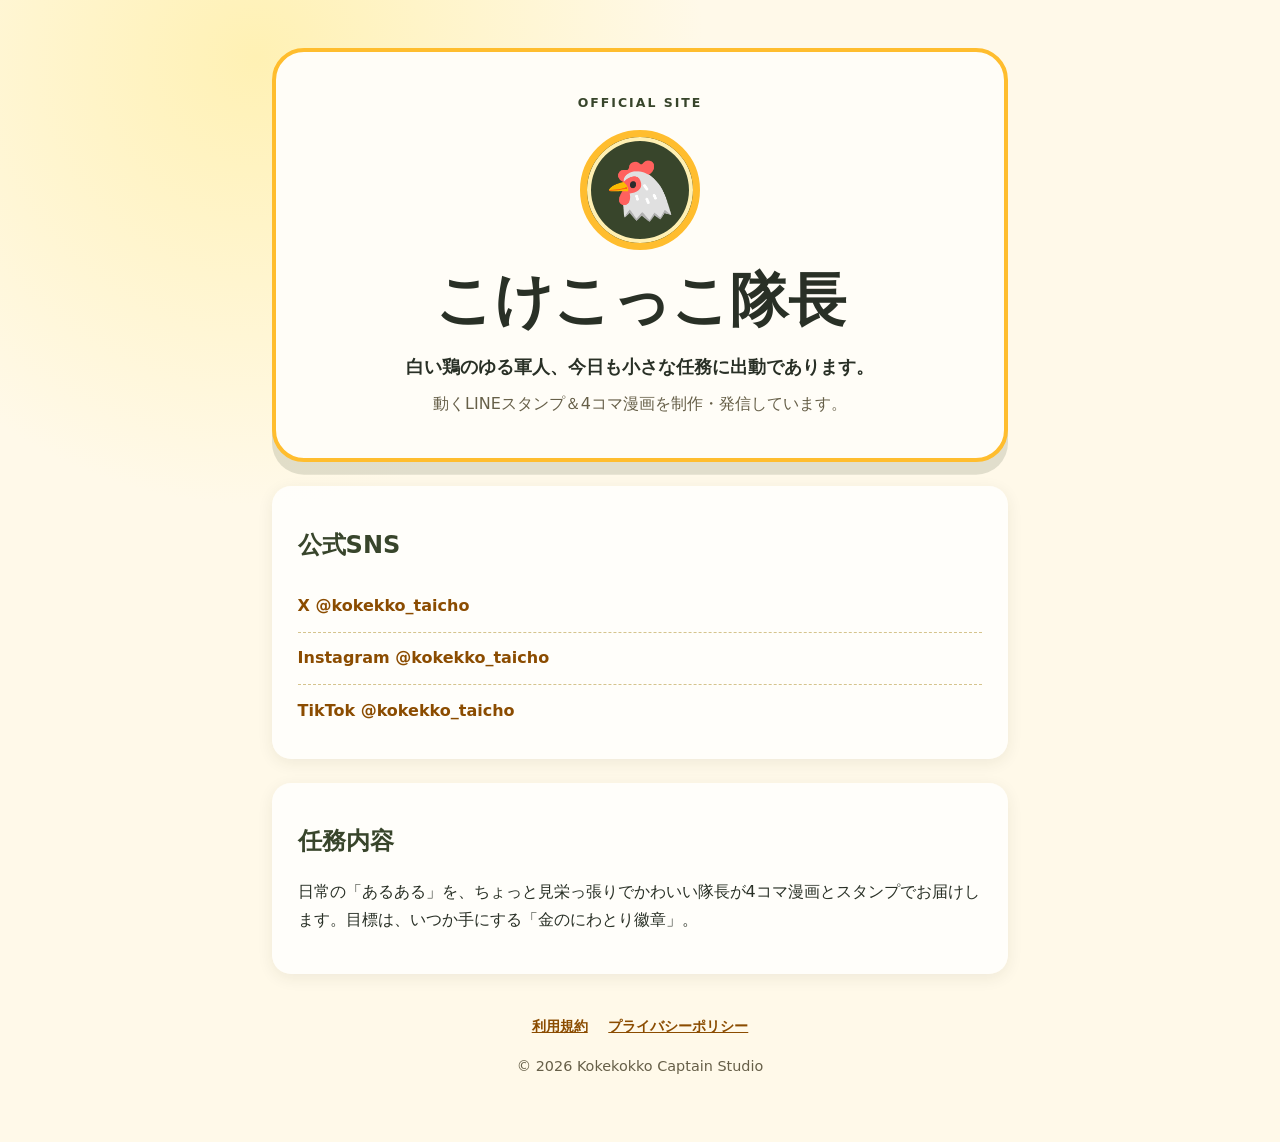
==== index.html @ 719b6992 "Add official site, terms, and privacy policy" ====
<!doctype html>
<html lang="ja">
<head>
  <meta charset="utf-8">
  <meta name="viewport" content="width=device-width, initial-scale=1">
  <meta name="description" content="白い鶏のゆる軍人キャラ、こけこっこ隊長の公式ページ。動くLINEスタンプと4コマ漫画を制作中。">
  <title>こけこっこ隊長｜公式</title>
  <link rel="stylesheet" href="styles.css">
</head>
<body>
  <main class="wrap">
    <section class="hero" aria-labelledby="site-title">
      <p class="eyebrow">OFFICIAL SITE</p>
      <div class="badge" aria-hidden="true">🐔</div>
      <h1 id="site-title">こけこっこ隊長</h1>
      <p class="lead">白い鶏のゆる軍人、今日も小さな任務に出動であります。</p>
      <p class="note">動くLINEスタンプ＆4コマ漫画を制作・発信しています。</p>
    </section>

    <section class="card" aria-labelledby="links-title">
      <h2 id="links-title">公式SNS</h2>
      <ul class="links">
        <li><a href="https://x.com/kokekko_taicho" rel="me">X @kokekko_taicho</a></li>
        <li><a href="https://www.instagram.com/kokekko_taicho/" rel="me">Instagram @kokekko_taicho</a></li>
        <li><a href="https://www.tiktok.com/@kokekko_taicho" rel="me">TikTok @kokekko_taicho</a></li>
      </ul>
    </section>

    <section class="card" aria-labelledby="about-title">
      <h2 id="about-title">任務内容</h2>
      <p>日常の「あるある」を、ちょっと見栄っ張りでかわいい隊長が4コマ漫画とスタンプでお届けします。目標は、いつか手にする「金のにわとり徽章」。</p>
    </section>

    <footer>
      <a href="terms.html">利用規約</a>
      <a href="privacy.html">プライバシーポリシー</a>
      <p>© 2026 Kokekokko Captain Studio</p>
    </footer>
  </main>
</body>
</html>
---- styles.css ----
:root { --ink:#293026; --olive:#38452b; --gold:#ffbd2e; --cream:#fff9e9; --paper:#fffdf7; }
* { box-sizing:border-box; }
body { margin:0; color:var(--ink); background:radial-gradient(circle at 20% 5%, #fff1b4 0, transparent 28rem), var(--cream); font-family:system-ui,-apple-system,"Hiragino Kaku Gothic ProN","Yu Gothic",sans-serif; line-height:1.8; }
.wrap { width:min(46rem, calc(100% - 2rem)); margin:0 auto; padding:3rem 0; }
.hero { text-align:center; padding:2.5rem 1.5rem; background:var(--paper); border:4px solid var(--gold); border-radius:2rem; box-shadow:0 .8rem 0 rgba(56,69,43,.15); }
.eyebrow { margin:0; color:var(--olive); font-weight:800; letter-spacing:.16em; font-size:.78rem; }
.badge { display:grid; place-items:center; width:7.5rem; aspect-ratio:1; margin:1rem auto; border-radius:50%; background:var(--olive); border:.45rem solid var(--gold); font-size:3.6rem; box-shadow:inset 0 0 0 .25rem #fff0b3; }
h1 { margin:.3rem 0; font-size:clamp(2rem, 7vw, 3.6rem); line-height:1.2; }
h2 { color:var(--olive); line-height:1.35; }
.lead { margin:1rem auto .4rem; max-width:32rem; font-weight:700; font-size:1.1rem; }
.note { margin:0; color:#665f48; }
.card { margin:1.5rem 0; padding:1.4rem 1.6rem; border-radius:1.2rem; background:rgba(255,255,255,.8); box-shadow:0 .25rem 1rem rgba(55,48,27,.08); }
.links { padding:0; list-style:none; margin:0; }
.links li + li { border-top:1px dashed #d5c48d; }
a { color:#8b4c00; font-weight:750; }
.links a { display:block; padding:.7rem 0; text-decoration:none; }
.links a:hover { color:#c03209; }
footer { margin-top:2.5rem; text-align:center; color:#665f48; font-size:.9rem; }
footer a { margin:0 .5rem; }
.policy { padding-top:2rem; }
.policy h1 { font-size:2.2rem; }
.policy h2 { margin-top:2.2rem; font-size:1.2rem; }
@media (max-width:480px) { .wrap { width:min(100% - 1.25rem,46rem); padding:1.3rem 0; } .hero { padding:2rem 1rem; } }
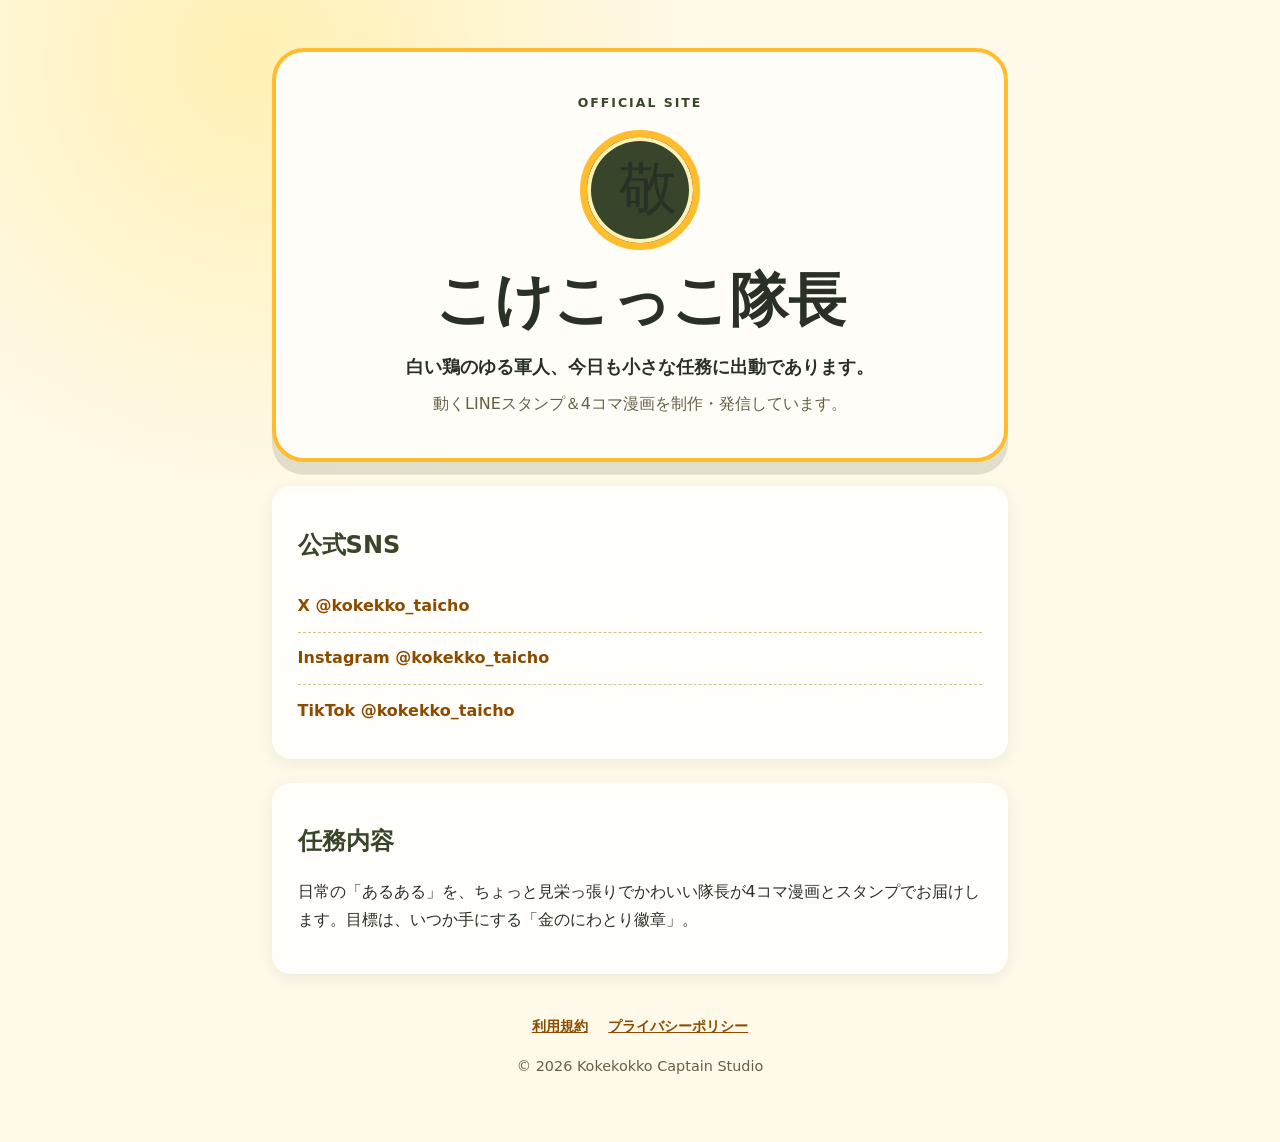
==== commit 83d7a0c0: "Use Kokekokko Captain portrait on official page" ====
--- a/index.html
+++ b/index.html
@@ -11,7 +11,7 @@
   <main class="wrap">
     <section class="hero" aria-labelledby="site-title">
       <p class="eyebrow">OFFICIAL SITE</p>
-      <div class="badge" aria-hidden="true">🐔</div>
+      <img class="badge" src="assets/kokekokko-captain-avatar.png" alt="敬礼するこけこっこ隊長">
       <h1 id="site-title">こけこっこ隊長</h1>
       <p class="lead">白い鶏のゆる軍人、今日も小さな任務に出動であります。</p>
       <p class="note">動くLINEスタンプ＆4コマ漫画を制作・発信しています。</p>
@@ -39,3 +39,4 @@
   </main>
 </body>
 </html>
+
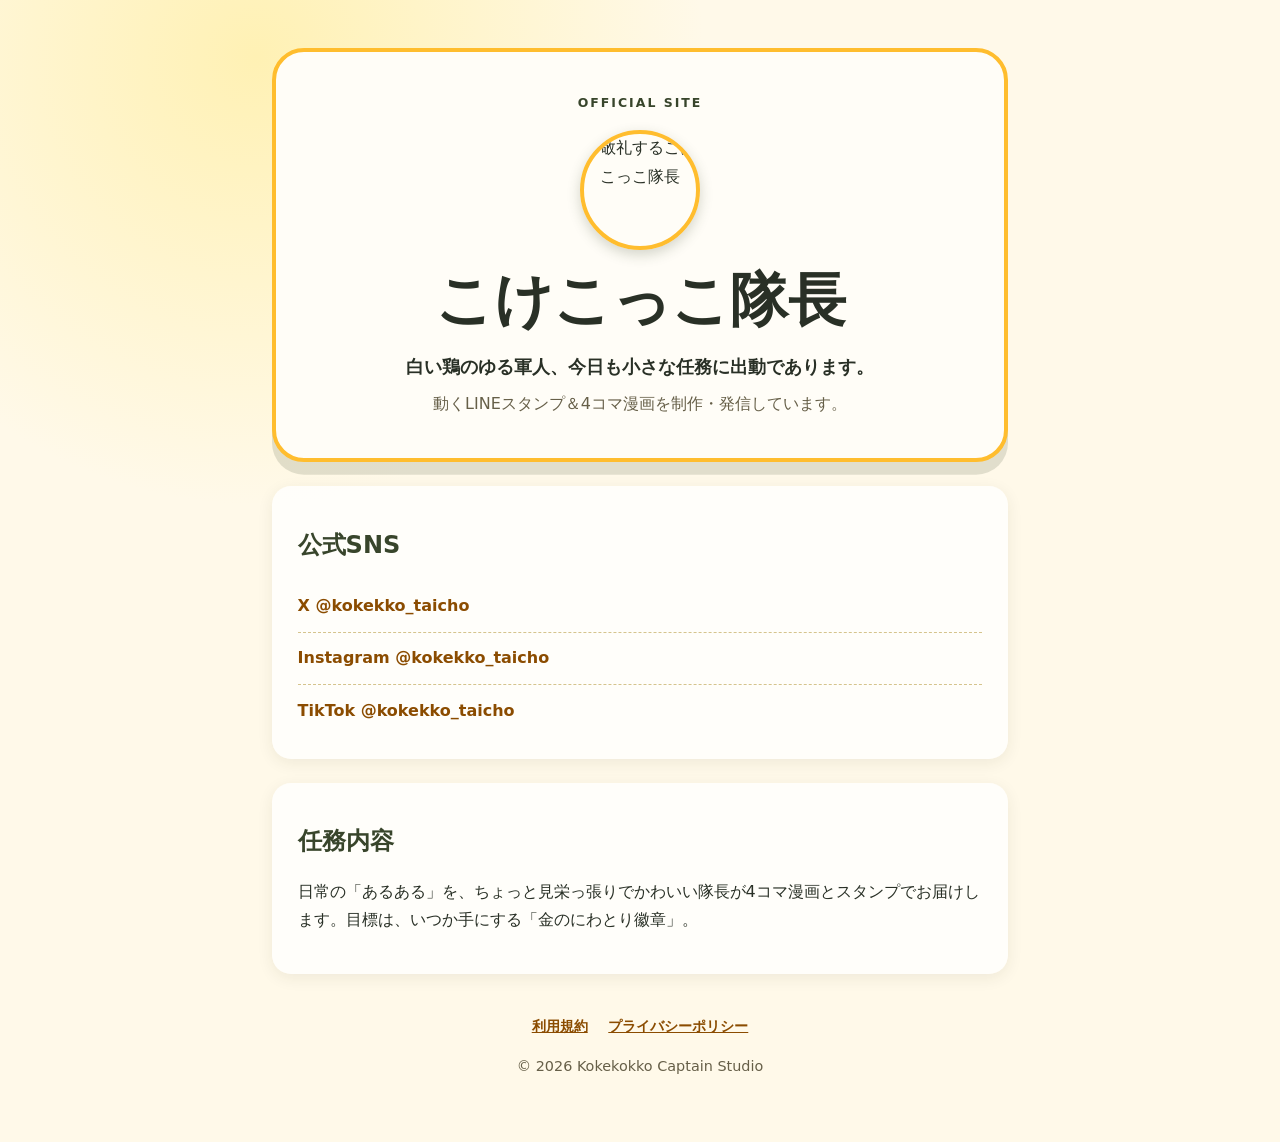
==== commit 9d0575ec: "Use optimized Kokekokko Captain portrait asset" ====
--- a/index.html
+++ b/index.html
@@ -11,7 +11,7 @@
   <main class="wrap">
     <section class="hero" aria-labelledby="site-title">
       <p class="eyebrow">OFFICIAL SITE</p>
-      <img class="badge" src="assets/kokekokko-captain-avatar.png" alt="敬礼するこけこっこ隊長">
+      <img class="badge" src="assets/kokekokko-captain-avatar.jpg" alt="敬礼するこけこっこ隊長">
       <h1 id="site-title">こけこっこ隊長</h1>
       <p class="lead">白い鶏のゆる軍人、今日も小さな任務に出動であります。</p>
       <p class="note">動くLINEスタンプ＆4コマ漫画を制作・発信しています。</p>
--- a/styles.css
+++ b/styles.css
@@ -4,7 +4,7 @@
 .wrap { width:min(46rem, calc(100% - 2rem)); margin:0 auto; padding:3rem 0; }
 .hero { text-align:center; padding:2.5rem 1.5rem; background:var(--paper); border:4px solid var(--gold); border-radius:2rem; box-shadow:0 .8rem 0 rgba(56,69,43,.15); }
 .eyebrow { margin:0; color:var(--olive); font-weight:800; letter-spacing:.16em; font-size:.78rem; }
-.badge { display:grid; place-items:center; width:7.5rem; aspect-ratio:1; margin:1rem auto; border-radius:50%; background:var(--olive); border:.45rem solid var(--gold); font-size:3.6rem; box-shadow:inset 0 0 0 .25rem #fff0b3; }
+.badge { display:block; width:7.5rem; aspect-ratio:1; margin:1rem auto; border-radius:50%; border:.28rem solid var(--gold); object-fit:cover; box-shadow:0 .3rem .8rem rgba(56,69,43,.22); }
 h1 { margin:.3rem 0; font-size:clamp(2rem, 7vw, 3.6rem); line-height:1.2; }
 h2 { color:var(--olive); line-height:1.35; }
 .lead { margin:1rem auto .4rem; max-width:32rem; font-weight:700; font-size:1.1rem; }
@@ -21,3 +21,4 @@
 .policy h1 { font-size:2.2rem; }
 .policy h2 { margin-top:2.2rem; font-size:1.2rem; }
 @media (max-width:480px) { .wrap { width:min(100% - 1.25rem,46rem); padding:1.3rem 0; } .hero { padding:2rem 1rem; } }
+
